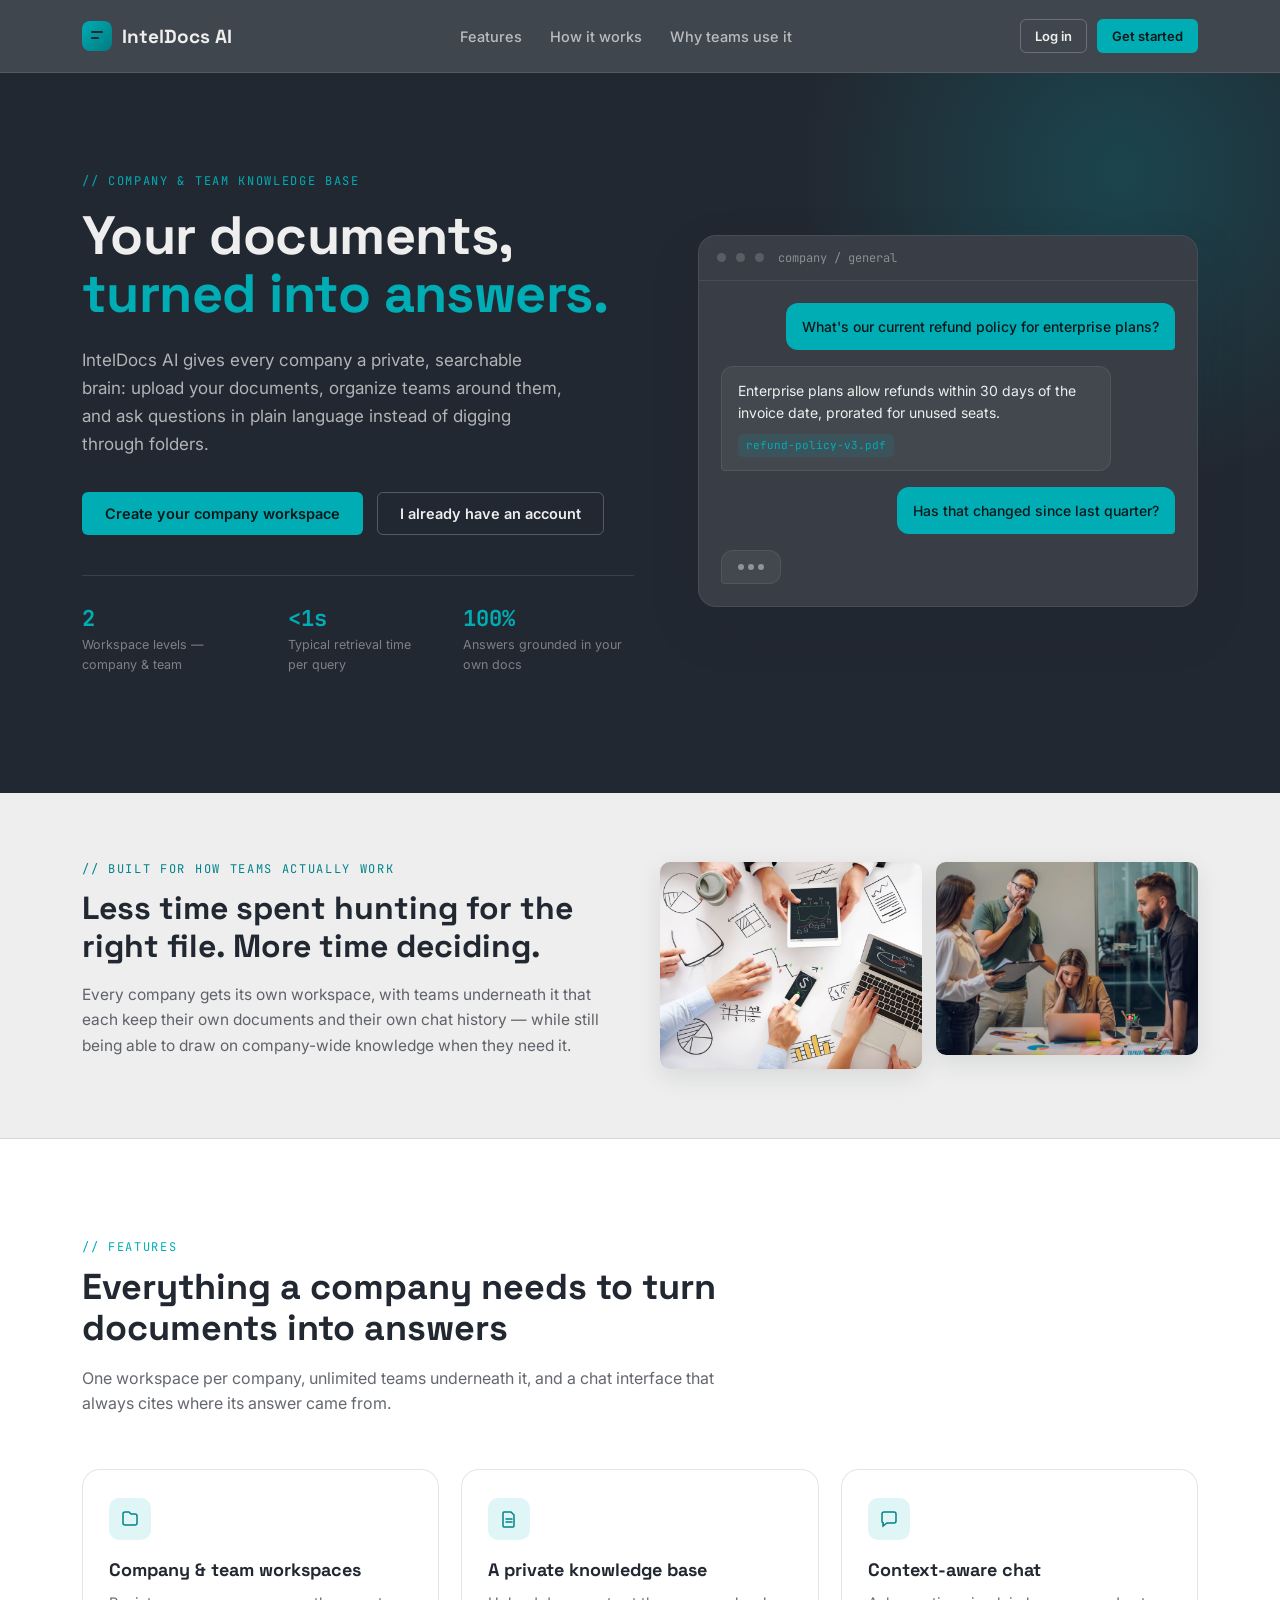
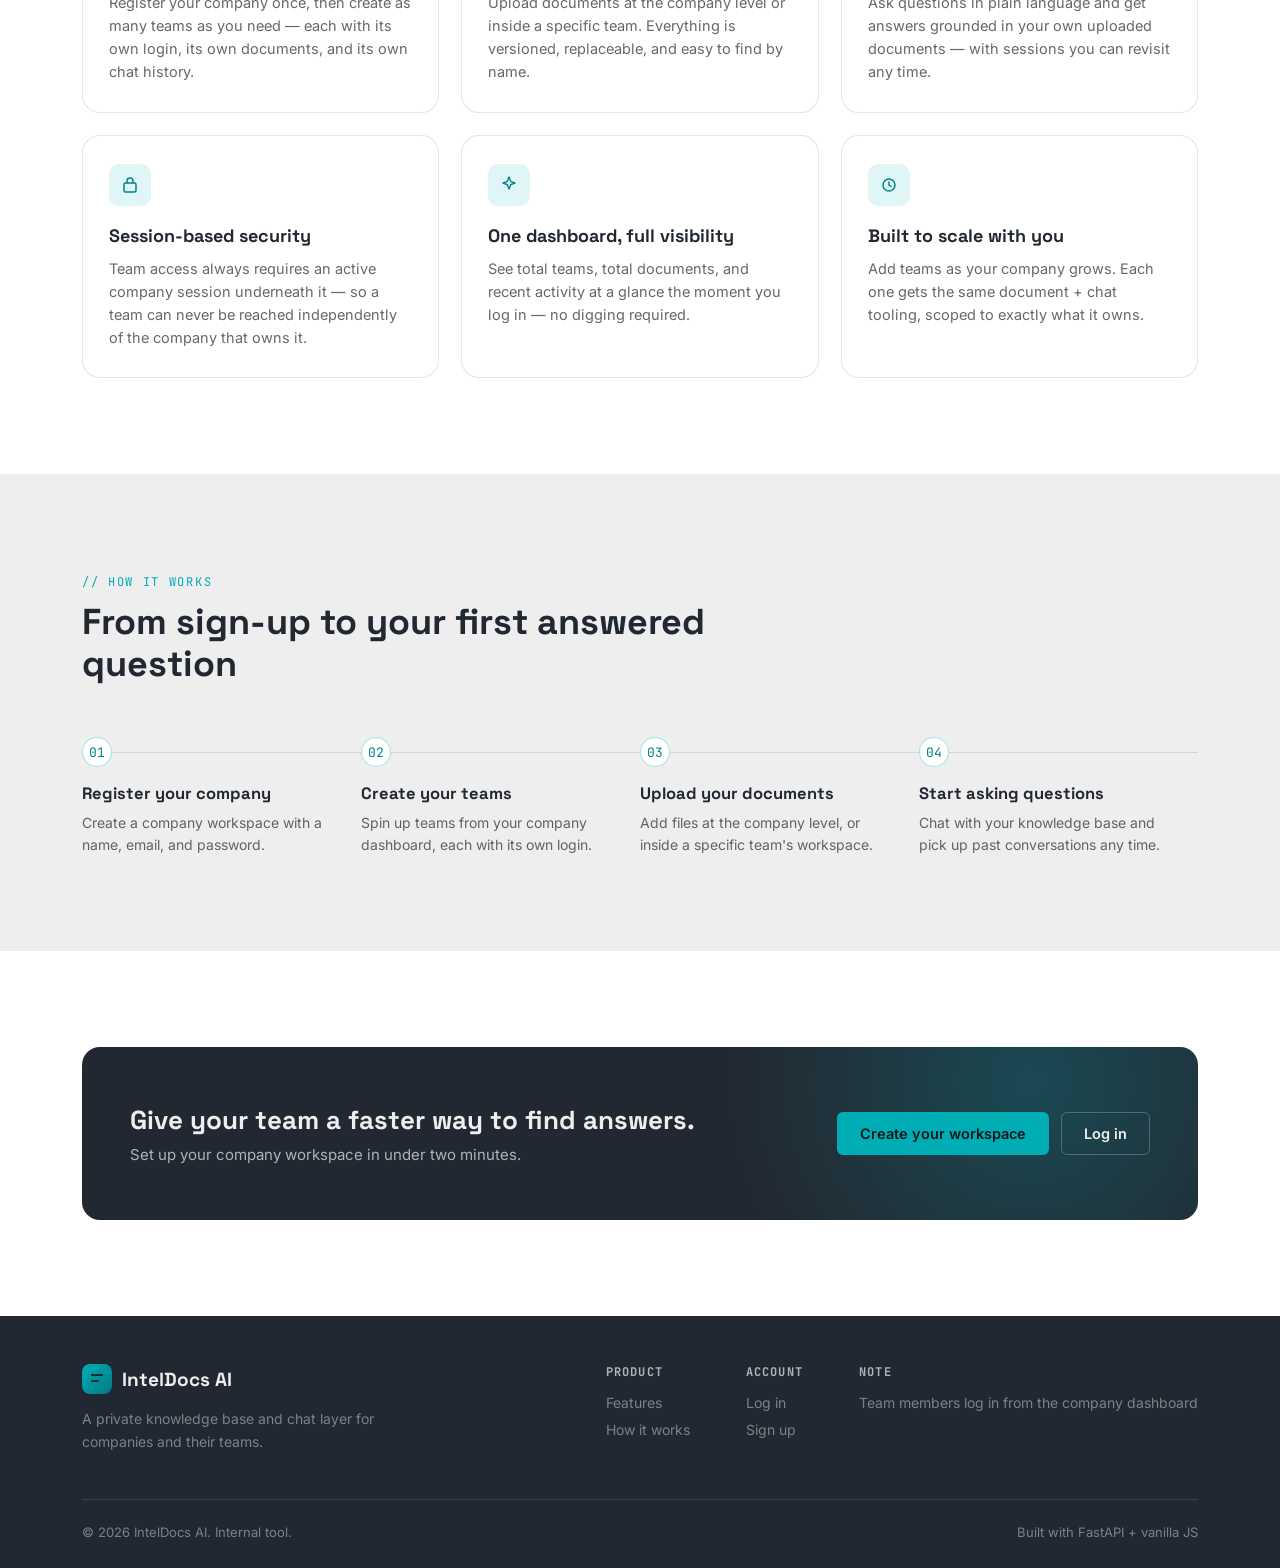
==== frontend/index.html @ 86ef28ee "feat: add authentication and team dashboard functionality - Implemented auth.js for handling login a" ====
<!DOCTYPE html>
<html lang="en">
<head>
<meta charset="UTF-8" />
<meta name="viewport" content="width=device-width, initial-scale=1.0" />
<title>IntelDocs AI — Ask your company's knowledge, not a search bar</title>
<link rel="stylesheet" href="css/style.css" />
</head>
<body>

<!-- ============ NAV ============ -->
<header class="nav">
  <div class="container nav-inner">
    <a href="#" class="brand"><span class="brand-mark"></span> IntelDocs AI</a>
    <nav class="nav-links">
      <a href="#features">Features</a>
      <a href="#how-it-works">How it works</a>
      <a href="#proof">Why teams use it</a>
    </nav>
    <div class="nav-actions">
      <button class="btn btn-ghost-invert btn-sm" id="openLogin">Log in</button>
      <button class="btn btn-primary btn-sm" id="openSignup">Get started</button>
    </div>
    <button class="nav-toggle" id="navToggle" aria-label="Menu">
      <svg width="20" height="20" viewBox="0 0 20 20" fill="none"><path d="M2 5h16M2 10h16M2 15h16" stroke="currentColor" stroke-width="1.6" stroke-linecap="round"/></svg>
    </button>
  </div>
</header>

<!-- ============ HERO ============ -->
<section class="hero">
  <div class="container hero-grid">
    <div class="hero-copy">
      <span class="eyebrow">// Company &amp; team knowledge base</span>
      <h1>Your documents, <span class="accent">turned into answers.</span></h1>
      <p>IntelDocs AI gives every company a private, searchable brain: upload your documents, organize teams around them, and ask questions in plain language instead of digging through folders.</p>
      <div class="hero-actions">
        <button class="btn btn-primary" id="heroSignup">Create your company workspace</button>
        <button class="btn btn-ghost-invert" id="heroLogin">I already have an account</button>
      </div>
      <div class="hero-meta">
        <div><strong>2</strong><span>Workspace levels — company &amp; team</span></div>
        <div><strong>&lt;1s</strong><span>Typical retrieval time per query</span></div>
        <div><strong>100%</strong><span>Answers grounded in your own docs</span></div>
      </div>
    </div>
    <div class="chat-mock" aria-hidden="true">
      <div class="chat-mock-head">
        <span class="chat-mock-dot"></span><span class="chat-mock-dot"></span><span class="chat-mock-dot"></span>
        <span class="chat-mock-title">company / general</span>
      </div>
      <div class="chat-mock-body">
        <div class="bubble bubble-user">What's our current refund policy for enterprise plans?</div>
        <div class="bubble bubble-ai">
          Enterprise plans allow refunds within 30 days of the invoice date, prorated for unused seats.
          <span class="cite">refund-policy-v3.pdf</span>
        </div>
        <div class="bubble bubble-user">Has that changed since last quarter?</div>
        <div class="chat-mock-typing"><span></span><span></span><span></span></div>
      </div>
    </div>
  </div>
</section>

<!-- ============ PROOF STRIP ============ -->
<section class="proof" id="proof">
  <div class="container proof-grid">
    <div class="proof-text">
      <span class="eyebrow">// Built for how teams actually work</span>
      <h2>Less time spent hunting for the right file. More time deciding.</h2>
      <p>Every company gets its own workspace, with teams underneath it that each keep their own documents and their own chat history — while still being able to draw on company-wide knowledge when they need it.</p>
    </div>
    <div class="proof-images">
      <img class="tall" src="images/hero-analytics.jpg" alt="A team reviewing reports and dashboards together at a table" />
      <img src="images/team-collab.jpg" alt="Colleagues discussing a project around a laptop" />
    </div>
  </div>
</section>

<!-- ============ FEATURES ============ -->
<section class="section section-alt" id="features">
  <div class="container">
    <div class="section-head">
      <span class="eyebrow">// Features</span>
      <h2>Everything a company needs to turn documents into answers</h2>
      <p>One workspace per company, unlimited teams underneath it, and a chat interface that always cites where its answer came from.</p>
    </div>
    <div class="feature-grid">
      <div class="feature-card">
        <div class="feature-icon"><svg width="20" height="20" viewBox="0 0 20 20" fill="none"><path d="M3 5a2 2 0 012-2h4l2 2h4a2 2 0 012 2v7a2 2 0 01-2 2H5a2 2 0 01-2-2V5z" stroke="currentColor" stroke-width="1.5"/></svg></div>
        <h3>Company &amp; team workspaces</h3>
        <p>Register your company once, then create as many teams as you need — each with its own login, its own documents, and its own chat history.</p>
      </div>
      <div class="feature-card">
        <div class="feature-icon"><svg width="20" height="20" viewBox="0 0 20 20" fill="none"><path d="M5 3h7l3 3v11a1 1 0 01-1 1H5a1 1 0 01-1-1V4a1 1 0 011-1z" stroke="currentColor" stroke-width="1.5"/><path d="M7 10h6M7 13h6" stroke="currentColor" stroke-width="1.5" stroke-linecap="round"/></svg></div>
        <h3>A private knowledge base</h3>
        <p>Upload documents at the company level or inside a specific team. Everything is versioned, replaceable, and easy to find by name.</p>
      </div>
      <div class="feature-card">
        <div class="feature-icon"><svg width="20" height="20" viewBox="0 0 20 20" fill="none"><path d="M3 5a2 2 0 012-2h10a2 2 0 012 2v7a2 2 0 01-2 2H8l-4 3v-3H5a2 2 0 01-2-2V5z" stroke="currentColor" stroke-width="1.5"/></svg></div>
        <h3>Context-aware chat</h3>
        <p>Ask questions in plain language and get answers grounded in your own uploaded documents — with sessions you can revisit any time.</p>
      </div>
      <div class="feature-card">
        <div class="feature-icon"><svg width="20" height="20" viewBox="0 0 20 20" fill="none"><rect x="4" y="8" width="12" height="9" rx="1.5" stroke="currentColor" stroke-width="1.5"/><path d="M7 8V6a3 3 0 016 0v2" stroke="currentColor" stroke-width="1.5"/></svg></div>
        <h3>Session-based security</h3>
        <p>Team access always requires an active company session underneath it — so a team can never be reached independently of the company that owns it.</p>
      </div>
      <div class="feature-card">
        <div class="feature-icon"><svg width="20" height="20" viewBox="0 0 20 20" fill="none"><path d="M10 2l1.8 4.6L16 8l-4.2 1.6L10 14l-1.8-4.4L4 8l4.2-1.4L10 2z" stroke="currentColor" stroke-width="1.4" stroke-linejoin="round"/></svg></div>
        <h3>One dashboard, full visibility</h3>
        <p>See total teams, total documents, and recent activity at a glance the moment you log in — no digging required.</p>
      </div>
      <div class="feature-card">
        <div class="feature-icon"><svg width="20" height="20" viewBox="0 0 20 20" fill="none"><path d="M4 10a6 6 0 1112 0 6 6 0 01-12 0z" stroke="currentColor" stroke-width="1.5"/><path d="M10 7v3l2 1.5" stroke="currentColor" stroke-width="1.5" stroke-linecap="round"/></svg></div>
        <h3>Built to scale with you</h3>
        <p>Add teams as your company grows. Each one gets the same document + chat tooling, scoped to exactly what it owns.</p>
      </div>
    </div>
  </div>
</section>

<!-- ============ HOW IT WORKS ============ -->
<section class="section" id="how-it-works">
  <div class="container">
    <div class="section-head">
      <span class="eyebrow">// How it works</span>
      <h2>From sign-up to your first answered question</h2>
    </div>
    <div class="steps">
      <div class="step">
        <div class="step-num">01</div>
        <h4>Register your company</h4>
        <p>Create a company workspace with a name, email, and password.</p>
      </div>
      <div class="step">
        <div class="step-num">02</div>
        <h4>Create your teams</h4>
        <p>Spin up teams from your company dashboard, each with its own login.</p>
      </div>
      <div class="step">
        <div class="step-num">03</div>
        <h4>Upload your documents</h4>
        <p>Add files at the company level, or inside a specific team's workspace.</p>
      </div>
      <div class="step">
        <div class="step-num">04</div>
        <h4>Start asking questions</h4>
        <p>Chat with your knowledge base and pick up past conversations any time.</p>
      </div>
    </div>
  </div>
</section>

<!-- ============ CTA ============ -->
<section class="section section-alt">
  <div class="container">
    <div class="cta-band">
      <div class="cta-band-text">
        <h2>Give your team a faster way to find answers.</h2>
        <p>Set up your company workspace in under two minutes.</p>
      </div>
      <div class="cta-band-actions">
        <button class="btn btn-primary" id="ctaSignup">Create your workspace</button>
        <button class="btn btn-ghost-invert" id="ctaLogin">Log in</button>
      </div>
    </div>
  </div>
</section>

<!-- ============ FOOTER ============ -->
<footer class="footer">
  <div class="container">
    <div class="footer-top">
      <div>
        <div class="brand"><span class="brand-mark"></span> IntelDocs AI</div>
        <p>A private knowledge base and chat layer for companies and their teams.</p>
      </div>
      <div class="footer-links">
        <div class="footer-col">
          <h5>Product</h5>
          <a href="#features">Features</a>
          <a href="#how-it-works">How it works</a>
        </div>
        <div class="footer-col">
          <h5>Account</h5>
          <a href="#" id="footerLogin">Log in</a>
          <a href="#" id="footerSignup">Sign up</a>
        </div>
        <div class="footer-col">
          <h5>Note</h5>
          <a href="company-dashboard.html">Team members log in from the company dashboard</a>
        </div>
      </div>
    </div>
    <div class="footer-bottom">
      <span>© 2026 IntelDocs AI. Internal tool.</span>
      <span>Built with FastAPI + vanilla JS</span>
    </div>
  </div>
</footer>

<!-- ============ AUTH MODAL ============ -->
<div class="modal-overlay" id="authOverlay">
  <div class="modal">
    <button class="modal-close" id="authClose" aria-label="Close">
      <svg width="16" height="16" viewBox="0 0 16 16" fill="none"><path d="M2 2l12 12M14 2L2 14" stroke="currentColor" stroke-width="1.6" stroke-linecap="round"/></svg>
    </button>

    <div class="tab-switch">
      <button id="tabLogin" class="active">Log in</button>
      <button id="tabSignup">Sign up</button>
    </div>

    <!-- LOGIN FORM -->
    <div id="loginPane">
      <h2>Welcome back</h2>
      <p class="modal-sub">Log in to your company workspace.</p>
      <div class="form-msg" id="loginMsg"></div>
      <form id="loginForm">
        <div class="field">
          <label for="loginName">Company name</label>
          <input type="text" id="loginName" required autocomplete="organization" />
        </div>
        <div class="field">
          <label for="loginPassword">Password</label>
          <input type="password" id="loginPassword" required autocomplete="current-password" />
        </div>
        <button type="submit" class="btn btn-primary btn-block" id="loginSubmit">Log in</button>
      </form>
      <p class="form-foot">New here? <button id="toSignup">Create a company account</button></p>
    </div>

    <!-- SIGNUP FORM -->
    <div id="signupPane" style="display:none">
      <h2>Create your workspace</h2>
      <p class="modal-sub">Set up a company account to get started.</p>
      <div class="form-msg" id="signupMsg"></div>
      <form id="signupForm">
        <div class="field">
          <label for="signupName">Company name</label>
          <input type="text" id="signupName" required autocomplete="organization" />
        </div>
        <div class="field">
          <label for="signupEmail">Work email</label>
          <input type="email" id="signupEmail" required autocomplete="email" />
        </div>
        <div class="field">
          <label for="signupPassword">Password</label>
          <input type="password" id="signupPassword" required autocomplete="new-password" />
        </div>
        <button type="submit" class="btn btn-primary btn-block" id="signupSubmit">Create account</button>
      </form>
      <p class="form-foot">Already registered? <button id="toLogin">Log in instead</button></p>
    </div>
  </div>
</div>

<script src="js/config.js"></script>
<script src="js/api.js"></script>
<script src="js/auth.js"></script>
</body>
</html>
---- frontend/css/style.css ----
/* =========================================================
   IntelDocs AI — Design System
   Palette: #222831 (ink) · #393E46 (slate) · #00ADB5 (signal) · #EEEEEE (paper)
   ========================================================= */

@import url('https://fonts.googleapis.com/css2?family=Space+Grotesk:wght@400;500;600;700&family=Inter:wght@400;500;600&family=JetBrains+Mono:wght@400;500&display=swap');

:root {
  --ink: #222831;
  --slate: #393E46;
  --signal: #00ADB5;
  --signal-dim: #00838a;
  --paper: #EEEEEE;
  --paper-100: #ffffff;
  --ink-70: rgba(34, 40, 49, 0.7);
  --ink-45: rgba(34, 40, 49, 0.45);
  --paper-70: rgba(238, 238, 238, 0.7);
  --paper-45: rgba(238, 238, 238, 0.45);
  --line: rgba(238, 238, 238, 0.12);
  --line-dark: rgba(34, 40, 49, 0.12);

  --font-display: 'Space Grotesk', sans-serif;
  --font-body: 'Inter', sans-serif;
  --font-mono: 'JetBrains Mono', monospace;

  --radius-sm: 6px;
  --radius-md: 10px;
  --radius-lg: 18px;

  --shadow-1: 0 1px 2px rgba(34,40,49,0.06), 0 1px 1px rgba(34,40,49,0.04);
  --shadow-2: 0 8px 24px rgba(34,40,49,0.10);
  --shadow-3: 0 20px 48px rgba(34,40,49,0.18);

  --ease: cubic-bezier(.16,.8,.24,1);
}

* { box-sizing: border-box; }
html { scroll-behavior: smooth; }

body {
  margin: 0;
  font-family: var(--font-body);
  background: var(--paper);
  color: var(--ink);
  -webkit-font-smoothing: antialiased;
}

img { max-width: 100%; display: block; }
a { color: inherit; text-decoration: none; }
button { font-family: inherit; cursor: pointer; }
ul { list-style: none; margin: 0; padding: 0; }

@media (prefers-reduced-motion: reduce) {
  *, *::before, *::after { animation-duration: 0.001ms !important; transition-duration: 0.001ms !important; scroll-behavior: auto !important; }
}

:focus-visible {
  outline: 2px solid var(--signal);
  outline-offset: 2px;
}

.container {
  width: 100%;
  max-width: 1180px;
  margin: 0 auto;
  padding: 0 32px;
}

.eyebrow {
  font-family: var(--font-mono);
  font-size: 12px;
  letter-spacing: 0.14em;
  text-transform: uppercase;
  color: var(--signal);
}

/* =========================== Buttons =========================== */

.btn {
  display: inline-flex;
  align-items: center;
  justify-content: center;
  gap: 8px;
  border: 1px solid transparent;
  border-radius: var(--radius-sm);
  padding: 12px 22px;
  font-weight: 600;
  font-size: 14.5px;
  transition: transform .18s var(--ease), box-shadow .18s var(--ease), background .18s var(--ease), border-color .18s var(--ease), color .18s var(--ease);
  white-space: nowrap;
}
.btn:active { transform: translateY(1px); }

.btn-primary {
  background: var(--signal);
  color: #08181a;
}
.btn-primary:hover { background: #12c2cb; box-shadow: 0 8px 20px rgba(0,173,181,0.35); }

.btn-ghost {
  background: transparent;
  color: var(--ink);
  border-color: var(--line-dark);
}
.btn-ghost:hover { border-color: var(--signal); color: var(--signal-dim); }

.btn-ghost-invert {
  background: transparent;
  color: var(--paper);
  border-color: rgba(238,238,238,0.25);
}
.btn-ghost-invert:hover { border-color: var(--signal); color: var(--signal); }

.btn-block { width: 100%; }
.btn-sm { padding: 8px 14px; font-size: 13px; }
.btn-danger { background: transparent; color: #e2685f; border-color: rgba(226,104,95,0.35); }
.btn-danger:hover { background: rgba(226,104,95,0.1); }

.btn[disabled] { opacity: 0.55; cursor: not-allowed; }

/* =========================== Nav =========================== */

.nav {
  position: sticky;
  top: 0;
  z-index: 100;
  background: rgba(34,40,49,0.85);
  backdrop-filter: blur(10px);
  border-bottom: 1px solid var(--line);
}
.nav-inner {
  display: flex;
  align-items: center;
  justify-content: space-between;
  height: 72px;
}
.brand {
  display: flex;
  align-items: center;
  gap: 10px;
  font-family: var(--font-display);
  font-weight: 700;
  font-size: 19px;
  color: var(--paper);
}
.brand-mark {
  width: 30px; height: 30px;
  border-radius: 8px;
  background: linear-gradient(135deg, var(--signal), #007b81);
  position: relative;
  flex-shrink: 0;
}
.brand-mark::before, .brand-mark::after {
  content: "";
  position: absolute;
  background: var(--ink);
}
.brand-mark::before { width: 12px; height: 2px; top: 10px; left: 9px; border-radius: 2px; }
.brand-mark::after { width: 8px; height: 2px; top: 16px; left: 9px; border-radius: 2px; }

.nav-links {
  display: flex;
  align-items: center;
  gap: 28px;
}
.nav-links a {
  color: var(--paper-70);
  font-size: 14.5px;
  font-weight: 500;
  transition: color .15s var(--ease);
}
.nav-links a:hover { color: var(--paper); }

.nav-actions { display: flex; align-items: center; gap: 10px; }

.nav-toggle {
  display: none;
  background: none; border: none; color: var(--paper);
  width: 40px; height: 40px;
  align-items: center; justify-content: center;
}

/* =========================== Hero =========================== */

.hero {
  background: var(--ink);
  color: var(--paper);
  padding: 96px 0 120px;
  position: relative;
  overflow: hidden;
}
.hero::before {
  content: "";
  position: absolute;
  width: 640px; height: 640px;
  border-radius: 50%;
  background: radial-gradient(circle, rgba(0,173,181,0.22), transparent 70%);
  top: -220px; right: -160px;
  pointer-events: none;
}
.hero-grid {
  display: grid;
  grid-template-columns: 1.05fr 0.95fr;
  gap: 64px;
  align-items: center;
  position: relative;
  z-index: 1;
}
.hero-copy .eyebrow { margin-bottom: 18px; display: inline-block; }
.hero-copy h1 {
  font-family: var(--font-display);
  font-size: clamp(34px, 4.4vw, 54px);
  line-height: 1.08;
  letter-spacing: -0.01em;
  margin: 0 0 22px;
}
.hero-copy h1 .accent { color: var(--signal); }
.hero-copy p {
  font-size: 17px;
  line-height: 1.65;
  color: var(--paper-70);
  max-width: 480px;
  margin: 0 0 34px;
}
.hero-actions { display: flex; gap: 14px; flex-wrap: wrap; margin-bottom: 40px; }

.hero-meta {
  display: flex;
  gap: 32px;
  padding-top: 28px;
  border-top: 1px solid var(--line);
}
.hero-meta div strong {
  display: block;
  font-family: var(--font-mono);
  font-size: 22px;
  color: var(--signal);
}
.hero-meta div span {
  font-size: 12.5px;
  color: var(--paper-45);
}

/* --- signature element: simulated chat panel --- */
.chat-mock {
  background: var(--slate);
  border: 1px solid rgba(238,238,238,0.08);
  border-radius: var(--radius-lg);
  box-shadow: var(--shadow-3);
  overflow: hidden;
  animation: floatIn 0.9s var(--ease) both;
}
@keyframes floatIn {
  from { opacity: 0; transform: translateY(18px); }
  to { opacity: 1; transform: translateY(0); }
}
.chat-mock-head {
  display: flex; align-items: center; gap: 10px;
  padding: 14px 18px;
  border-bottom: 1px solid rgba(238,238,238,0.08);
}
.chat-mock-dot { width: 9px; height: 9px; border-radius: 50%; background: rgba(238,238,238,0.18); }
.chat-mock-title { font-family: var(--font-mono); font-size: 12px; color: var(--paper-45); margin-left: 4px; }
.chat-mock-body { padding: 22px; display: flex; flex-direction: column; gap: 16px; }

.bubble {
  max-width: 86%;
  padding: 13px 16px;
  border-radius: 12px;
  font-size: 14px;
  line-height: 1.55;
}
.bubble-user {
  align-self: flex-end;
  background: var(--signal);
  color: #08181a;
  border-bottom-right-radius: 4px;
  font-weight: 500;
}
.bubble-ai {
  align-self: flex-start;
  background: rgba(238,238,238,0.06);
  color: var(--paper);
  border: 1px solid rgba(238,238,238,0.08);
  border-bottom-left-radius: 4px;
}
.bubble-ai .cite {
  display: inline-block;
  margin-top: 10px;
  font-family: var(--font-mono);
  font-size: 11px;
  color: var(--signal);
  background: rgba(0,173,181,0.12);
  padding: 3px 8px;
  border-radius: 5px;
}
.chat-mock-typing {
  display: flex; gap: 4px; align-self: flex-start;
  padding: 13px 16px;
  background: rgba(238,238,238,0.06);
  border: 1px solid rgba(238,238,238,0.08);
  border-radius: 12px; border-bottom-left-radius: 4px;
}
.chat-mock-typing span {
  width: 6px; height: 6px; border-radius: 50%; background: var(--paper-45);
  animation: blink 1.2s infinite ease-in-out;
}
.chat-mock-typing span:nth-child(2) { animation-delay: 0.15s; }
.chat-mock-typing span:nth-child(3) { animation-delay: 0.3s; }
@keyframes blink { 0%, 80%, 100% { opacity: 0.25; } 40% { opacity: 1; } }

/* =========================== Proof strip =========================== */

.proof {
  background: var(--paper);
  padding: 64px 0;
  border-bottom: 1px solid var(--line-dark);
}
.proof-grid {
  display: grid;
  grid-template-columns: 1fr 1fr;
  gap: 40px;
  align-items: center;
}
.proof-images { display: grid; grid-template-columns: 1fr 1fr; gap: 14px; }
.proof-images img {
  border-radius: var(--radius-md);
  height: 100%;
  object-fit: cover;
  box-shadow: var(--shadow-2);
}
.proof-images .tall { grid-row: span 2; height: 100%; }
.proof-text .eyebrow { color: var(--signal-dim); }
.proof-text h2 {
  font-family: var(--font-display);
  font-size: clamp(24px, 3vw, 32px);
  margin: 12px 0 16px;
  line-height: 1.2;
}
.proof-text p { color: var(--ink-70); line-height: 1.65; font-size: 15.5px; }

/* =========================== Sections =========================== */

.section { padding: 96px 0; }
.section-head { max-width: 640px; margin: 0 0 52px; }
.section-head h2 {
  font-family: var(--font-display);
  font-size: clamp(26px, 3.4vw, 36px);
  margin: 12px 0 14px;
  line-height: 1.15;
}
.section-head p { color: var(--ink-70); font-size: 16px; line-height: 1.6; }
.section-alt { background: var(--paper-100); }

.feature-grid {
  display: grid;
  grid-template-columns: repeat(3, 1fr);
  gap: 22px;
}
.feature-card {
  background: var(--paper-100);
  border: 1px solid var(--line-dark);
  border-radius: var(--radius-lg);
  padding: 28px 26px;
  transition: transform .2s var(--ease), box-shadow .2s var(--ease), border-color .2s var(--ease);
}
.feature-card:hover { transform: translateY(-4px); box-shadow: var(--shadow-2); border-color: rgba(0,173,181,0.35); }
.feature-icon {
  width: 42px; height: 42px;
  border-radius: 10px;
  background: rgba(0,173,181,0.12);
  display: flex; align-items: center; justify-content: center;
  color: var(--signal-dim);
  margin-bottom: 18px;
}
.feature-card h3 { font-family: var(--font-display); font-size: 18px; margin: 0 0 10px; }
.feature-card p { font-size: 14.5px; color: var(--ink-70); line-height: 1.6; margin: 0; }

.steps {
  display: grid;
  grid-template-columns: repeat(4, 1fr);
  gap: 0;
  position: relative;
}
.step {
  padding: 0 22px 0 0;
  position: relative;
}
.step-num {
  font-family: var(--font-mono);
  font-size: 13px;
  color: var(--signal-dim);
  border: 1px solid rgba(0,173,181,0.35);
  width: 30px; height: 30px;
  border-radius: 50%;
  display: flex; align-items: center; justify-content: center;
  margin-bottom: 16px;
  background: var(--paper-100);
  position: relative; z-index: 1;
}
.steps::before {
  content: "";
  position: absolute;
  top: 15px; left: 0; right: 0;
  height: 1px;
  background: var(--line-dark);
}
.step h4 { font-family: var(--font-display); font-size: 16.5px; margin: 0 0 8px; }
.step p { font-size: 14px; color: var(--ink-70); line-height: 1.55; margin: 0; }

.cta-band {
  background: var(--ink);
  color: var(--paper);
  border-radius: var(--radius-lg);
  padding: 56px 48px;
  display: flex;
  align-items: center;
  justify-content: space-between;
  gap: 32px;
  position: relative;
  overflow: hidden;
}
.cta-band::after {
  content: "";
  position: absolute; inset: 0;
  background: radial-gradient(500px circle at 85% 20%, rgba(0,173,181,0.25), transparent 60%);
}
.cta-band-text { position: relative; z-index: 1; }
.cta-band h2 { font-family: var(--font-display); font-size: 26px; margin: 0 0 8px; }
.cta-band p { color: var(--paper-70); margin: 0; font-size: 15px; }
.cta-band-actions { position: relative; z-index: 1; display: flex; gap: 12px; flex-shrink: 0; }

/* =========================== Footer =========================== */

.footer {
  background: var(--ink);
  color: var(--paper-45);
  padding: 48px 0 28px;
}
.footer-top {
  display: flex; justify-content: space-between; align-items: flex-start;
  padding-bottom: 32px; margin-bottom: 24px;
  border-bottom: 1px solid var(--line);
  flex-wrap: wrap; gap: 24px;
}
.footer .brand { margin-bottom: 10px; }
.footer-top p { max-width: 320px; font-size: 14px; line-height: 1.6; }
.footer-links { display: flex; gap: 56px; }
.footer-col h5 {
  font-family: var(--font-mono); font-size: 12px; text-transform: uppercase;
  letter-spacing: 0.1em; color: var(--paper-70); margin: 0 0 14px;
}
.footer-col a { display: block; font-size: 14px; margin-bottom: 10px; color: var(--paper-45); transition: color .15s; }
.footer-col a:hover { color: var(--signal); }
.footer-bottom { display: flex; justify-content: space-between; font-size: 13px; }

/* =========================== Modals / Auth =========================== */

.modal-overlay {
  position: fixed; inset: 0;
  background: rgba(34,40,49,0.6);
  backdrop-filter: blur(4px);
  display: flex; align-items: center; justify-content: center;
  z-index: 1000;
  padding: 20px;
  opacity: 0;
  pointer-events: none;
  transition: opacity .2s var(--ease);
}
.modal-overlay.active { opacity: 1; pointer-events: auto; }

.modal {
  background: var(--paper-100);
  border-radius: var(--radius-lg);
  width: 100%; max-width: 420px;
  padding: 36px 32px 32px;
  box-shadow: var(--shadow-3);
  position: relative;
  transform: translateY(14px) scale(0.98);
  transition: transform .22s var(--ease);
  max-height: 90vh;
  overflow-y: auto;
}
.modal-overlay.active .modal { transform: translateY(0) scale(1); }

.modal-close {
  position: absolute; top: 18px; right: 18px;
  background: none; border: none;
  color: var(--ink-45);
  width: 30px; height: 30px;
  display: flex; align-items: center; justify-content: center;
  border-radius: 50%;
  transition: background .15s;
}
.modal-close:hover { background: var(--paper); color: var(--ink); }

.modal h2 {
  font-family: var(--font-display);
  font-size: 22px; margin: 0 0 6px;
}
.modal .modal-sub { color: var(--ink-70); font-size: 14px; margin: 0 0 24px; }

.tab-switch {
  display: flex; background: var(--paper); border-radius: var(--radius-sm);
  padding: 4px; margin-bottom: 22px;
}
.tab-switch button {
  flex: 1; border: none; background: none; padding: 9px 0;
  font-size: 13.5px; font-weight: 600; color: var(--ink-70);
  border-radius: 5px; transition: all .15s var(--ease);
}
.tab-switch button.active { background: var(--paper-100); color: var(--ink); box-shadow: var(--shadow-1); }

.field { margin-bottom: 16px; }
.field label {
  display: block; font-size: 13px; font-weight: 600;
  margin-bottom: 7px; color: var(--slate);
}
.field input, .field textarea {
  width: 100%;
  padding: 11px 13px;
  border: 1px solid var(--line-dark);
  border-radius: var(--radius-sm);
  font-size: 14.5px;
  font-family: inherit;
  background: var(--paper-100);
  color: var(--ink);
  transition: border-color .15s var(--ease), box-shadow .15s var(--ease);
}
.field input:focus, .field textarea:focus {
  outline: none;
  border-color: var(--signal);
  box-shadow: 0 0 0 3px rgba(0,173,181,0.15);
}
.field textarea { resize: vertical; min-height: 70px; }

.form-msg {
  font-size: 13px;
  padding: 10px 12px;
  border-radius: var(--radius-sm);
  margin-bottom: 16px;
  display: none;
}
.form-msg.error { display: block; background: rgba(226,104,95,0.1); color: #c8392f; }
.form-msg.success { display: block; background: rgba(0,173,181,0.1); color: var(--signal-dim); }

.form-foot { text-align: center; font-size: 13.5px; color: var(--ink-70); margin-top: 6px; }
.form-foot button { background: none; border: none; color: var(--signal-dim); font-weight: 600; padding: 0; }

/* =========================== App shell (dashboards) =========================== */

.app-shell { min-height: 100vh; display: flex; background: var(--paper); }

.sidebar {
  width: 264px;
  flex-shrink: 0;
  background: var(--ink);
  color: var(--paper);
  display: flex; flex-direction: column;
  padding: 22px 16px;
  position: sticky; top: 0; height: 100vh;
}
.sidebar .brand { padding: 8px 10px 26px; }
.sidebar-section-label {
  font-family: var(--font-mono); font-size: 11px; letter-spacing: .1em;
  text-transform: uppercase; color: var(--paper-45);
  padding: 14px 12px 8px;
}
.sidebar-nav { display: flex; flex-direction: column; gap: 2px; flex: 1; }
.sidebar-link {
  display: flex; align-items: center; gap: 11px;
  padding: 10px 12px; border-radius: var(--radius-sm);
  color: var(--paper-70); font-size: 14px; font-weight: 500;
  transition: background .15s, color .15s;
  border: none; background: none; width: 100%; text-align: left;
}
.sidebar-link svg { flex-shrink: 0; opacity: 0.8; }
.sidebar-link:hover { background: rgba(238,238,238,0.06); color: var(--paper); }
.sidebar-link.active { background: rgba(0,173,181,0.14); color: var(--signal); }
.sidebar-link.active svg { opacity: 1; }

.sidebar-foot {
  border-top: 1px solid var(--line);
  padding-top: 14px; margin-top: 10px;
}
.sidebar-identity {
  display: flex; align-items: center; gap: 10px;
  padding: 8px 10px 14px;
}
.identity-avatar {
  width: 34px; height: 34px; border-radius: 50%;
  background: var(--slate); color: var(--signal);
  display: flex; align-items: center; justify-content: center;
  font-family: var(--font-display); font-weight: 700; font-size: 14px;
  flex-shrink: 0;
}
.identity-info { overflow: hidden; }
.identity-info strong { display: block; font-size: 13.5px; color: var(--paper); white-space: nowrap; overflow: hidden; text-overflow: ellipsis; }
.identity-info span { font-size: 11.5px; color: var(--paper-45); }

.main {
  flex: 1;
  min-width: 0;
  padding: 34px 40px 60px;
}
.main-head {
  display: flex; align-items: center; justify-content: space-between;
  margin-bottom: 30px; flex-wrap: wrap; gap: 14px;
}
.main-head h1 {
  font-family: var(--font-display); font-size: 26px; margin: 0 0 4px;
}
.main-head p { color: var(--ink-70); font-size: 14.5px; margin: 0; }

.view { display: none; }
.view.active { display: block; animation: viewIn .3s var(--ease); }
@keyframes viewIn { from { opacity: 0; transform: translateY(6px); } to { opacity: 1; transform: translateY(0); } }

.stat-grid {
  display: grid;
  grid-template-columns: repeat(4, 1fr);
  gap: 18px;
  margin-bottom: 34px;
}
.stat-card {
  background: var(--paper-100);
  border: 1px solid var(--line-dark);
  border-radius: var(--radius-lg);
  padding: 22px;
}
.stat-card .stat-label {
  font-family: var(--font-mono); font-size: 11.5px; text-transform: uppercase;
  letter-spacing: .08em; color: var(--ink-45); margin-bottom: 10px;
}
.stat-card .stat-value {
  font-family: var(--font-display); font-size: 30px; font-weight: 700; color: var(--ink);
}
.stat-card .stat-value.accent { color: var(--signal-dim); }

.panel {
  background: var(--paper-100);
  border: 1px solid var(--line-dark);
  border-radius: var(--radius-lg);
  padding: 26px;
  margin-bottom: 24px;
}
.panel-head {
  display: flex; align-items: center; justify-content: space-between;
  margin-bottom: 18px; gap: 12px; flex-wrap: wrap;
}
.panel-head h3 { font-family: var(--font-display); font-size: 17px; margin: 0; }
.panel-head p.hint { font-size: 13px; color: var(--ink-45); margin: 2px 0 0; }

.data-table { width: 100%; border-collapse: collapse; }
.data-table th {
  text-align: left; font-size: 11.5px; text-transform: uppercase; letter-spacing: .06em;
  color: var(--ink-45); font-weight: 600; padding: 0 14px 10px; border-bottom: 1px solid var(--line-dark);
}
.data-table td {
  padding: 13px 14px; font-size: 14px; border-bottom: 1px solid var(--line-dark); color: var(--ink);
}
.data-table tr:last-child td { border-bottom: none; }
.data-table td.muted { color: var(--ink-45); font-size: 13px; }
.row-actions { display: flex; gap: 8px; }

.badge {
  display: inline-flex; align-items: center; gap: 6px;
  padding: 4px 10px; border-radius: 20px;
  font-size: 12px; font-weight: 600;
  background: rgba(0,173,181,0.12); color: var(--signal-dim);
}
.badge-slate { background: rgba(57,62,70,0.1); color: var(--slate); }

.empty-state {
  text-align: center; padding: 48px 20px; color: var(--ink-45);
}
.empty-state svg { margin-bottom: 14px; opacity: 0.5; }
.empty-state p { font-size: 14px; margin: 0 0 4px; }
.empty-state span { font-size: 12.5px; }

.upload-drop {
  display: flex;
  flex-direction: column;
  align-items: center;
  justify-content: center;
  width: 100%;
  border: 1.5px dashed var(--line-dark);
  border-radius: var(--radius-md);
  padding: 34px 26px;
  text-align: center;
  cursor: pointer;
  transition: border-color .15s, background .15s;
}
.upload-drop:hover, .upload-drop.dragover { border-color: var(--signal); background: rgba(0,173,181,0.04); }
.upload-drop svg { margin-bottom: 12px; color: var(--ink-45); }
.upload-drop p { margin: 0 0 4px; font-size: 14px; font-weight: 500; color: var(--ink); }
.upload-drop span { font-size: 12.5px; color: var(--ink-45); }
.upload-drop input[type=file] { display: none; }

/* --- Chat view --- */
.chat-layout {
  display: grid;
  grid-template-columns: 260px 1fr;
  gap: 20px;
  height: calc(100vh - 210px);
  min-height: 480px;
}
.chat-sessions {
  background: var(--paper-100); border: 1px solid var(--line-dark); border-radius: var(--radius-lg);
  padding: 16px; overflow-y: auto;
}
.chat-session-item {
  padding: 11px 12px; border-radius: var(--radius-sm); font-size: 13.5px;
  color: var(--ink-70); cursor: pointer; margin-bottom: 4px;
  border: none; background: none; width: 100%; text-align: left;
  display: block; white-space: nowrap; overflow: hidden; text-overflow: ellipsis;
}
.chat-session-item:hover { background: var(--paper); }
.chat-session-item.active { background: rgba(0,173,181,0.12); color: var(--signal-dim); font-weight: 600; }

.chat-window {
  background: var(--paper-100); border: 1px solid var(--line-dark); border-radius: var(--radius-lg);
  display: flex; flex-direction: column; overflow: hidden;
}
.chat-messages { flex: 1; overflow-y: auto; padding: 24px; display: flex; flex-direction: column; gap: 16px; }
.chat-bubble {
  max-width: 72%; padding: 13px 16px; border-radius: 12px; font-size: 14.5px; line-height: 1.6;
}
.chat-bubble.user {
  align-self: flex-end; background: var(--ink); color: var(--paper); border-bottom-right-radius: 4px;
}
.chat-bubble.ai {
  align-self: flex-start; background: var(--paper); color: var(--ink); border: 1px solid var(--line-dark);
  border-bottom-left-radius: 4px; white-space: pre-wrap;
}
.chat-input-row {
  display: flex; gap: 10px; padding: 16px; border-top: 1px solid var(--line-dark);
}
.chat-input-row input {
  flex: 1; border: 1px solid var(--line-dark); border-radius: var(--radius-sm);
  padding: 12px 14px; font-size: 14.5px; font-family: inherit;
}
.chat-input-row input:focus { outline: none; border-color: var(--signal); box-shadow: 0 0 0 3px rgba(0,173,181,0.15); }

.toast-stack {
  position: fixed; bottom: 24px; right: 24px; z-index: 2000;
  display: flex; flex-direction: column; gap: 10px;
}
.toast {
  background: var(--ink); color: var(--paper);
  padding: 13px 18px; border-radius: var(--radius-sm);
  font-size: 13.5px; box-shadow: var(--shadow-3);
  display: flex; align-items: center; gap: 10px;
  animation: toastIn .25s var(--ease);
  border-left: 3px solid var(--signal);
}
.toast.error { border-left-color: #e2685f; }
@keyframes toastIn { from { opacity: 0; transform: translateX(20px); } to { opacity: 1; transform: translateX(0); } }

.spinner {
  width: 16px; height: 16px; border-radius: 50%;
  border: 2px solid rgba(255,255,255,0.25); border-top-color: currentColor;
  animation: spin .7s linear infinite; display: inline-block;
}
@keyframes spin { to { transform: rotate(360deg); } }

/* =========================== Responsive =========================== */

@media (max-width: 960px) {
  .hero-grid { grid-template-columns: 1fr; }
  .proof-grid { grid-template-columns: 1fr; }
  .proof-images { order: -1; }
  .feature-grid { grid-template-columns: 1fr 1fr; }
  .steps { grid-template-columns: 1fr 1fr; row-gap: 32px; }
  .steps::before { display: none; }
  .stat-grid { grid-template-columns: 1fr 1fr; }
  .chat-layout { grid-template-columns: 1fr; height: auto; }
  .sidebar { position: fixed; left: -280px; z-index: 500; transition: left .25s var(--ease); box-shadow: var(--shadow-3); }
  .sidebar.open { left: 0; }
  .main { padding: 24px 20px 50px; }
}

@media (max-width: 720px) {
  .nav-links { display: none; }
  .nav-toggle { display: flex; }
  .feature-grid { grid-template-columns: 1fr; }
  .cta-band { flex-direction: column; align-items: flex-start; text-align: left; }
  .footer-top { flex-direction: column; }
  .footer-links { gap: 32px; }
  .footer-bottom { flex-direction: column; gap: 8px; }
  .stat-grid { grid-template-columns: 1fr; }
}
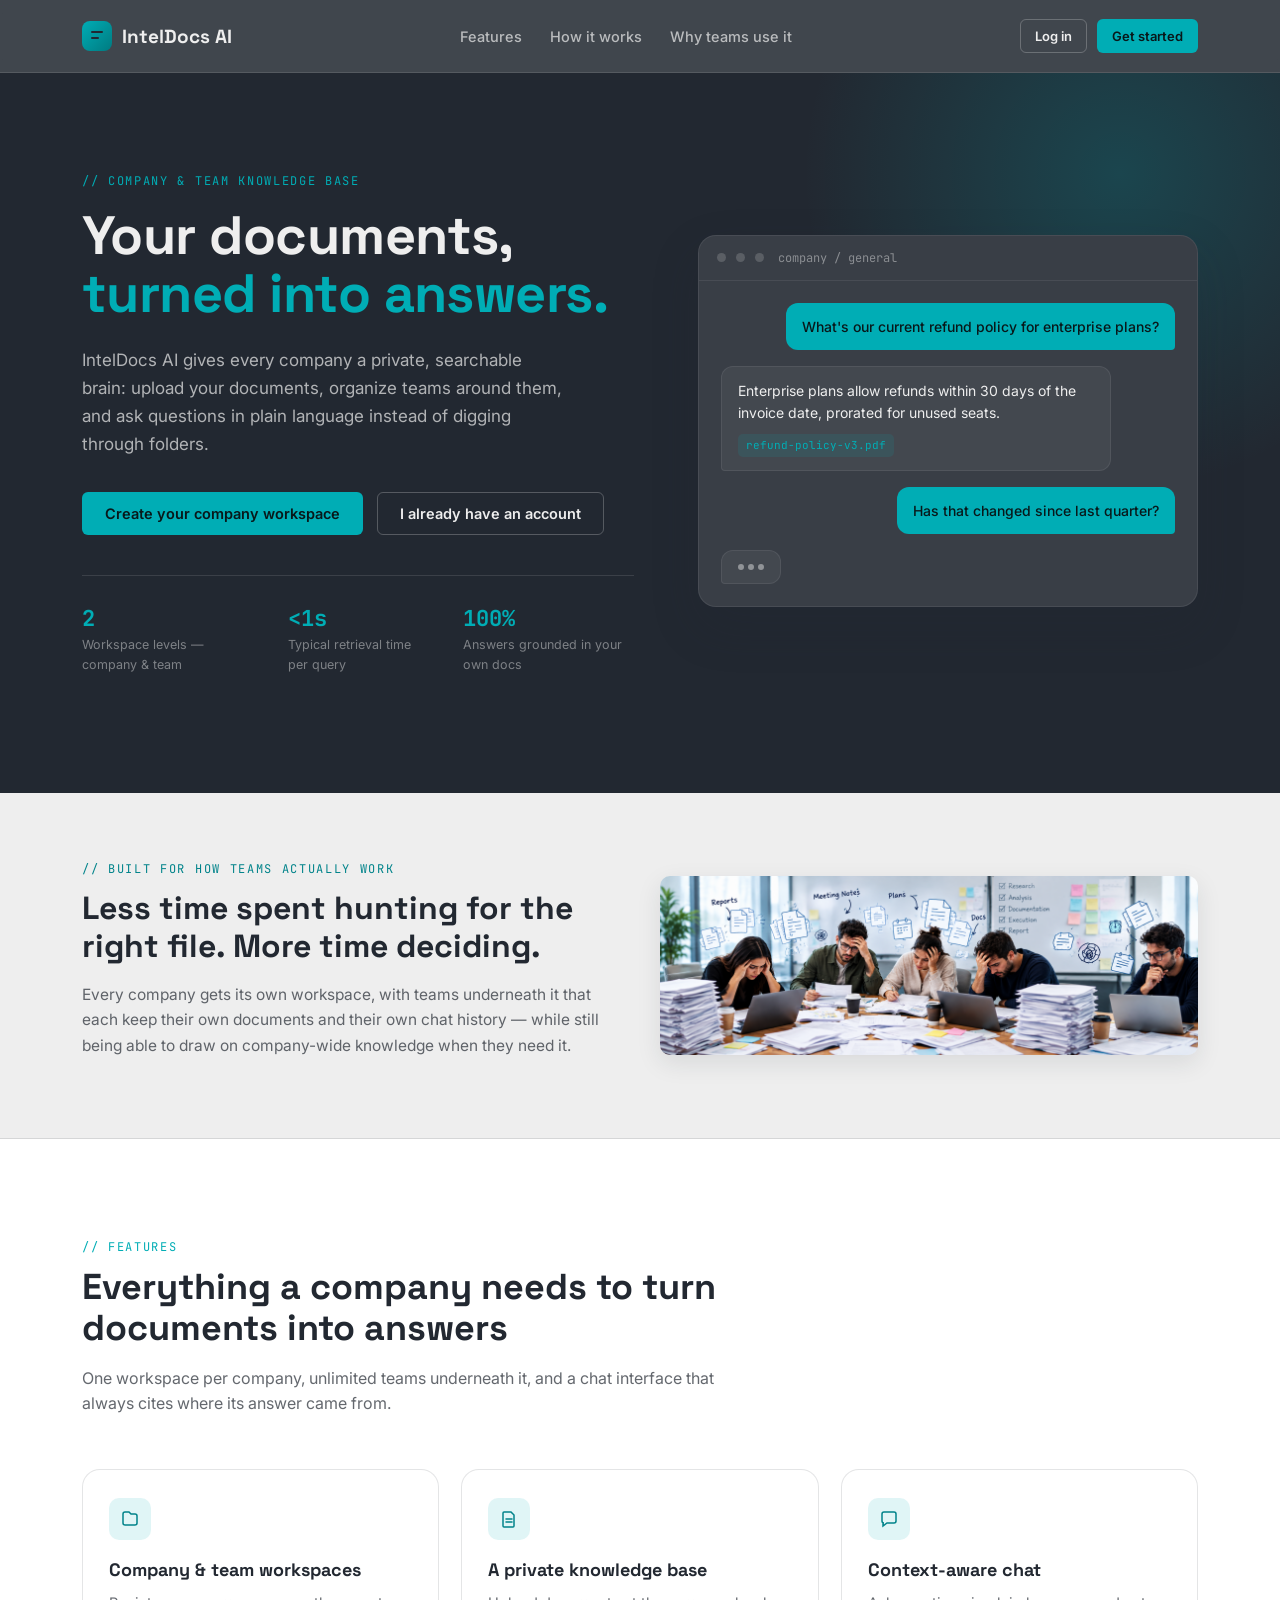
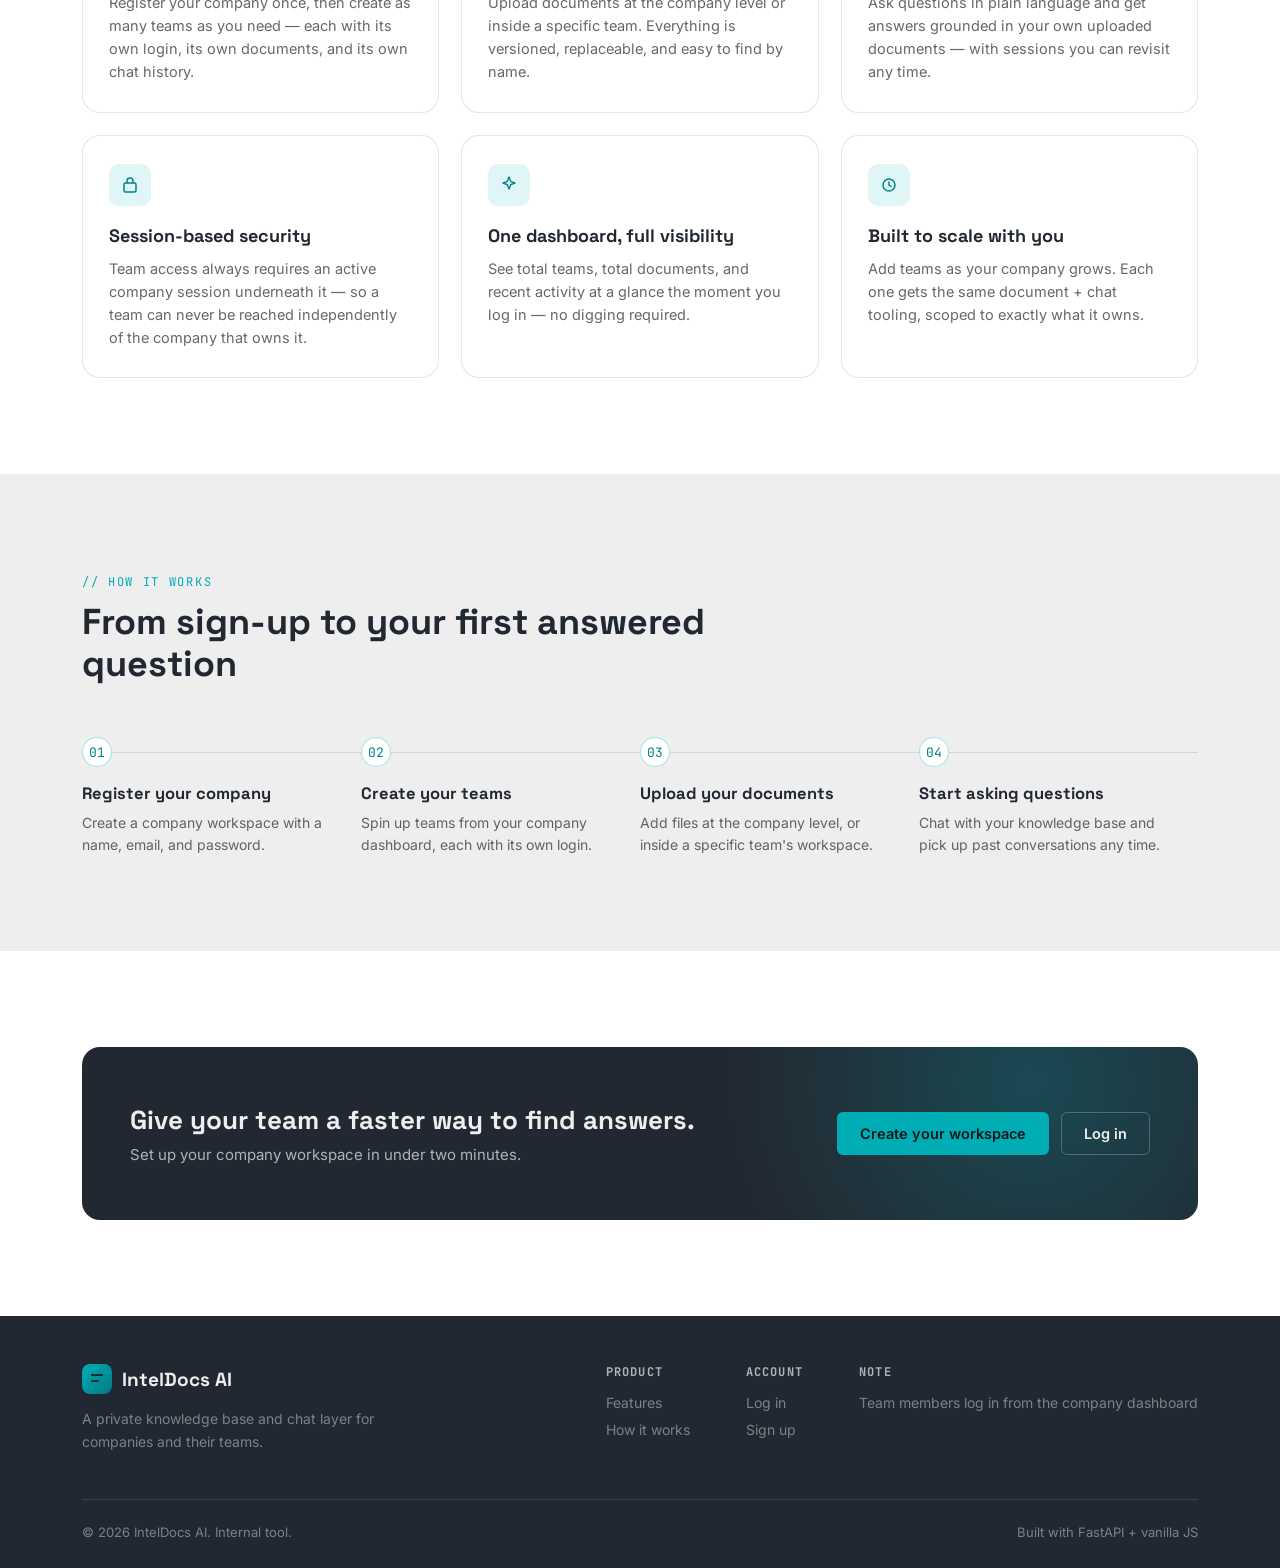
==== commit 6439e60d: "feat: implement RAG chain architecture with prompt management and retrieval services" ====
--- a/frontend/index.html
+++ b/frontend/index.html
@@ -71,8 +71,7 @@
       <p>Every company gets its own workspace, with teams underneath it that each keep their own documents and their own chat history — while still being able to draw on company-wide knowledge when they need it.</p>
     </div>
     <div class="proof-images">
-      <img class="tall" src="images/hero-analytics.jpg" alt="A team reviewing reports and dashboards together at a table" />
-      <img src="images/team-collab.jpg" alt="Colleagues discussing a project around a laptop" />
+      <img src="images/ChatGPT%20Image%20Sep%208,%202026,%2004_44_32%20PM.png" alt="A team organizing reports, meeting notes, plans, and documents" />
     </div>
   </div>
 </section>
--- a/frontend/css/style.css
+++ b/frontend/css/style.css
@@ -322,14 +322,16 @@
   gap: 40px;
   align-items: center;
 }
-.proof-images { display: grid; grid-template-columns: 1fr 1fr; gap: 14px; }
+.proof-images { display: block; }
 .proof-images img {
+  display: block;
+  width: 100%;
   border-radius: var(--radius-md);
-  height: 100%;
+  aspect-ratio: 3 / 1;
+  height: auto;
   object-fit: cover;
   box-shadow: var(--shadow-2);
 }
-.proof-images .tall { grid-row: span 2; height: 100%; }
 .proof-text .eyebrow { color: var(--signal-dim); }
 .proof-text h2 {
   font-family: var(--font-display);
